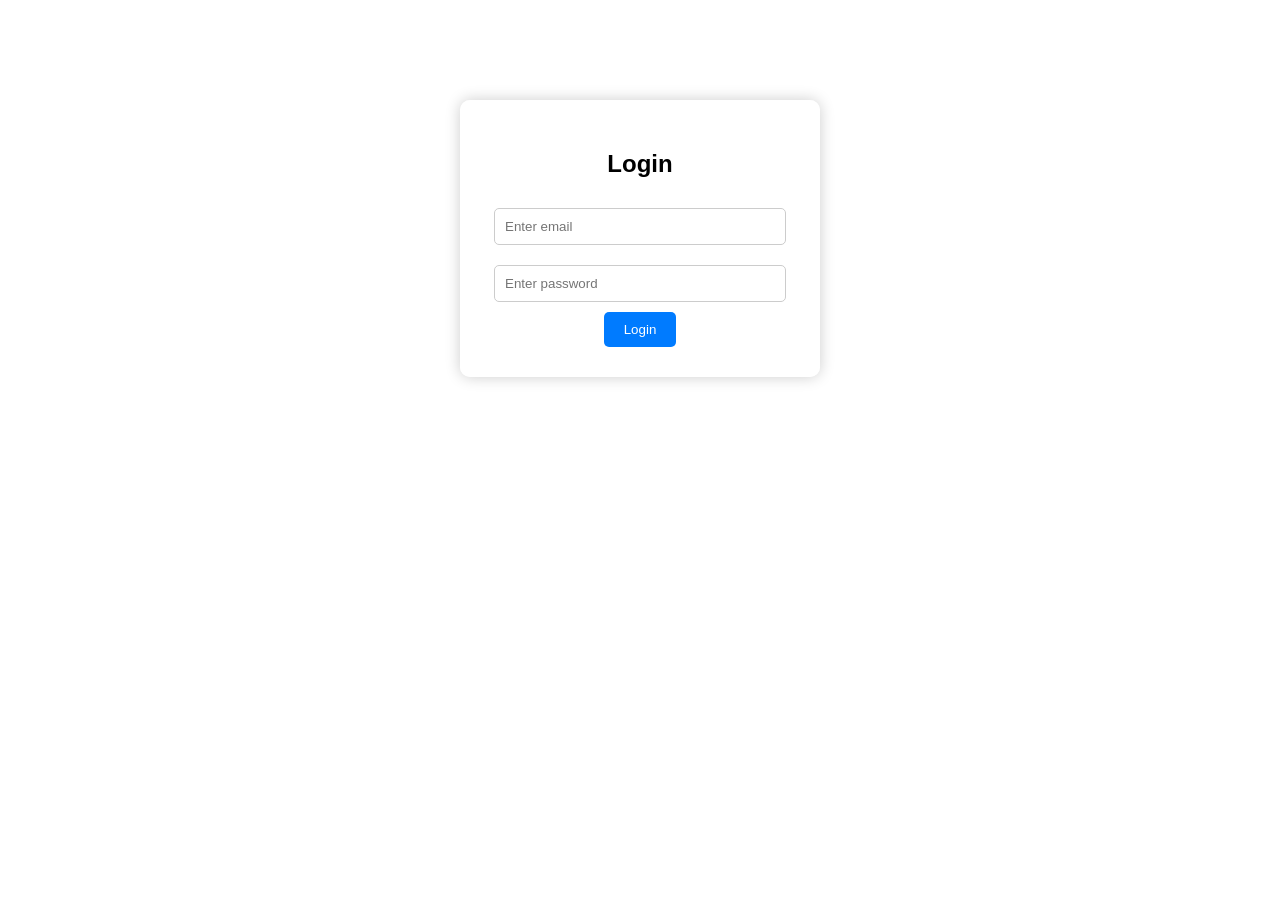
==== index.html @ 27e21825 "Add files via upload" ====
<!DOCTYPE html>
<html>
<head>
    <title>Mini School Portal - Login</title>
    <link rel="stylesheet" href="style.css">
</head>
<body>

  <div class="login-form">
    <h2>Login</h2>
    <form onsubmit="return login()">
      <input type="email" id="email" placeholder="Enter email" required>
      <input type="password" id="password" placeholder="Enter password" required>
      <button type="submit">Login</button>
    </form>
  </div>

  <script>
    function login() {
      let email = document.getElementById("email").value;
      let password = document.getElementById("password").value;

      if(email === "" || password === "") {
        alert("Please fill in all fields");
        return false;
      }

      // Save email in browser storage
      localStorage.setItem("studentEmail", email);

      // Redirect to dashboard
      window.location.href = "dashboard.html";
      return false;
    }
  </script>

</body>
</html>
---- style.css ----
/* General styling */
body {
  font-family: Arial, sans-serif;
  margin: 0;
  padding: 0;
  /* Background image */
  background: url('background.jpg') no-repeat center center fixed;
  background-size: cover; /* cover full screen */
}

/* Login form styling */
.login-form {
  width: 300px;
  margin: 100px auto;
  padding: 30px;
  background: rgba(255, 255, 255, 0.85); /* semi-transparent */
  border-radius: 10px;
  box-shadow: 0 0 15px rgba(0,0,0,0.2);
  text-align: center;
}

.login-form input {
  width: 90%;
  padding: 10px;
  margin: 10px 0;
  border-radius: 5px;
  border: 1px solid #ccc;
}

.login-form button {
  padding: 10px 20px;
  background: #007bff;
  color: white;
  border: none;
  border-radius: 5px;
  cursor: pointer;
}

/* Dashboard styling */
.dashboard {
  width: 350px;
  margin: 100px auto;
  padding: 30px;
  background: rgba(255, 255, 255, 0.85); /* semi-transparent */
  border-radius: 10px;
  box-shadow: 0 0 15px rgba(0,0,0,0.2);
  text-align: center;
}

.dashboard button {
  padding: 10px 20px;
  background: #007bff;
  color: white;
  border: none;
  border-radius: 5px;
  cursor: pointer;
}
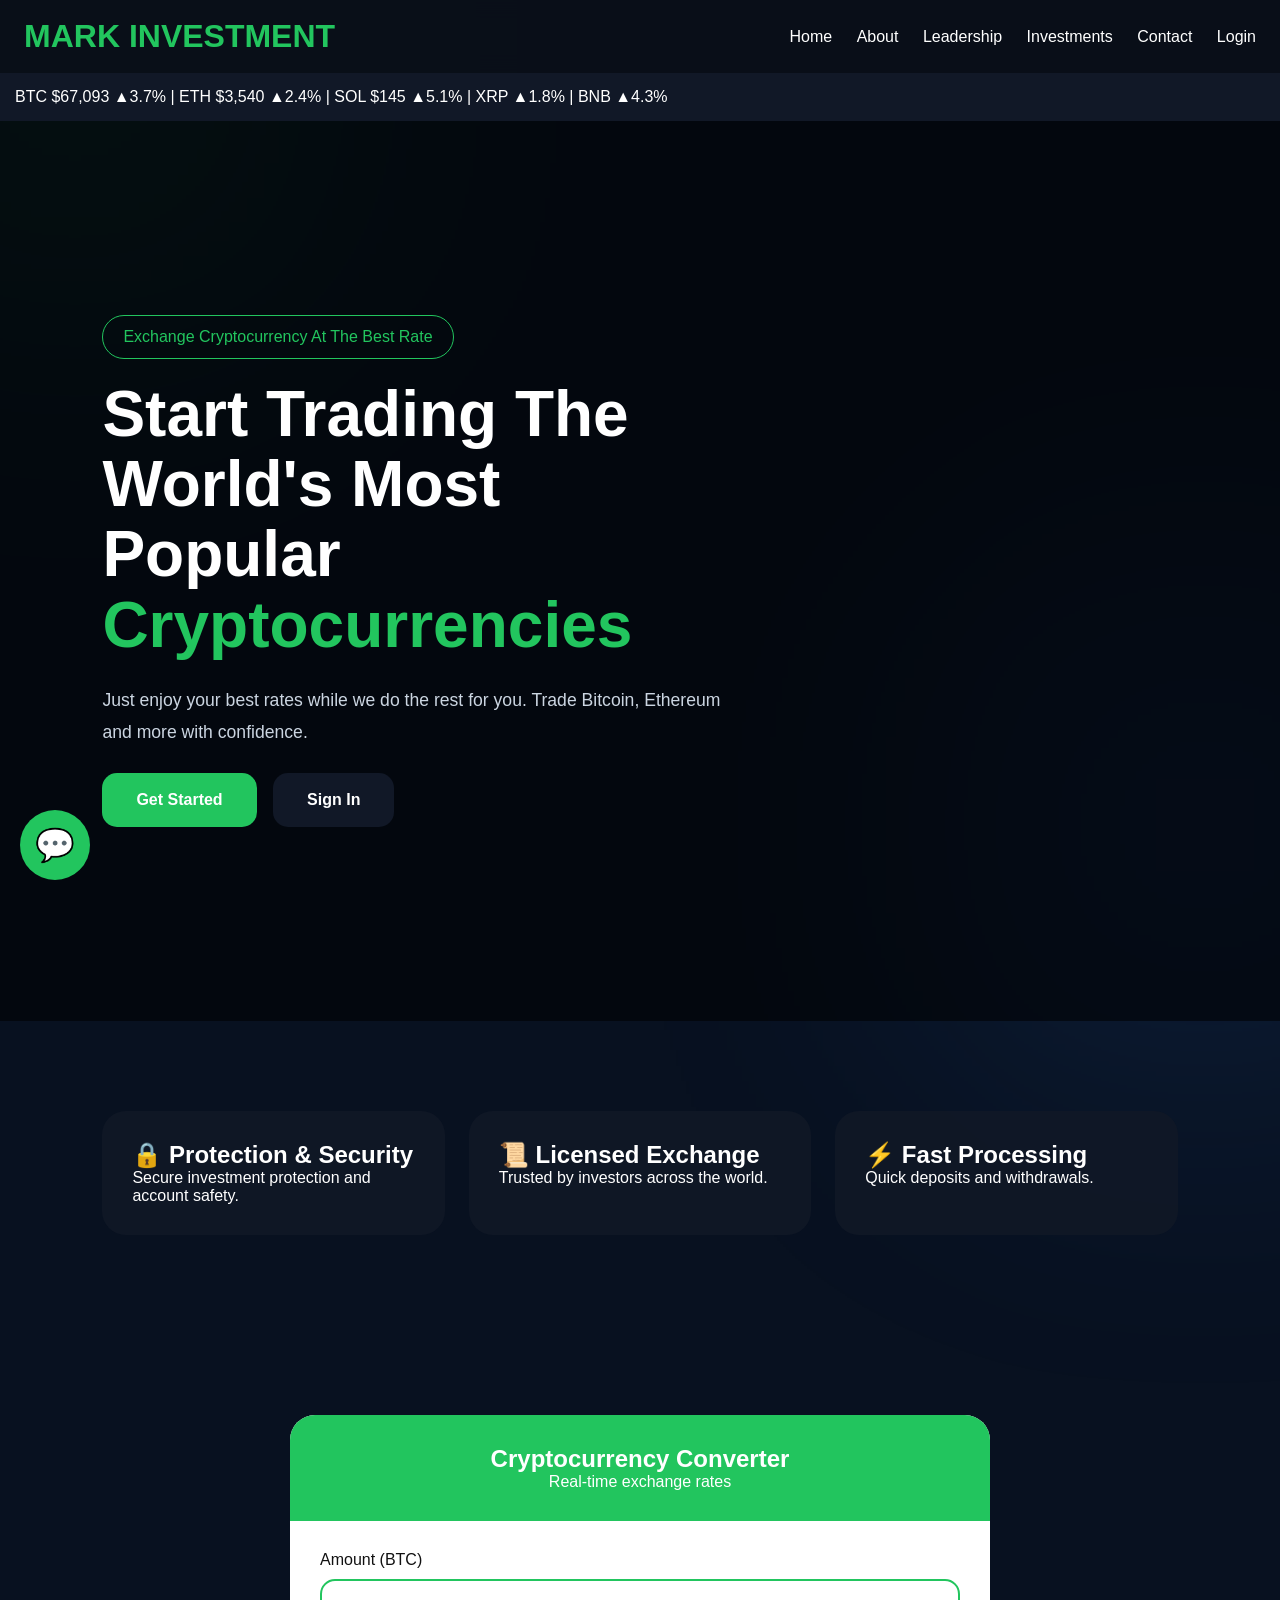
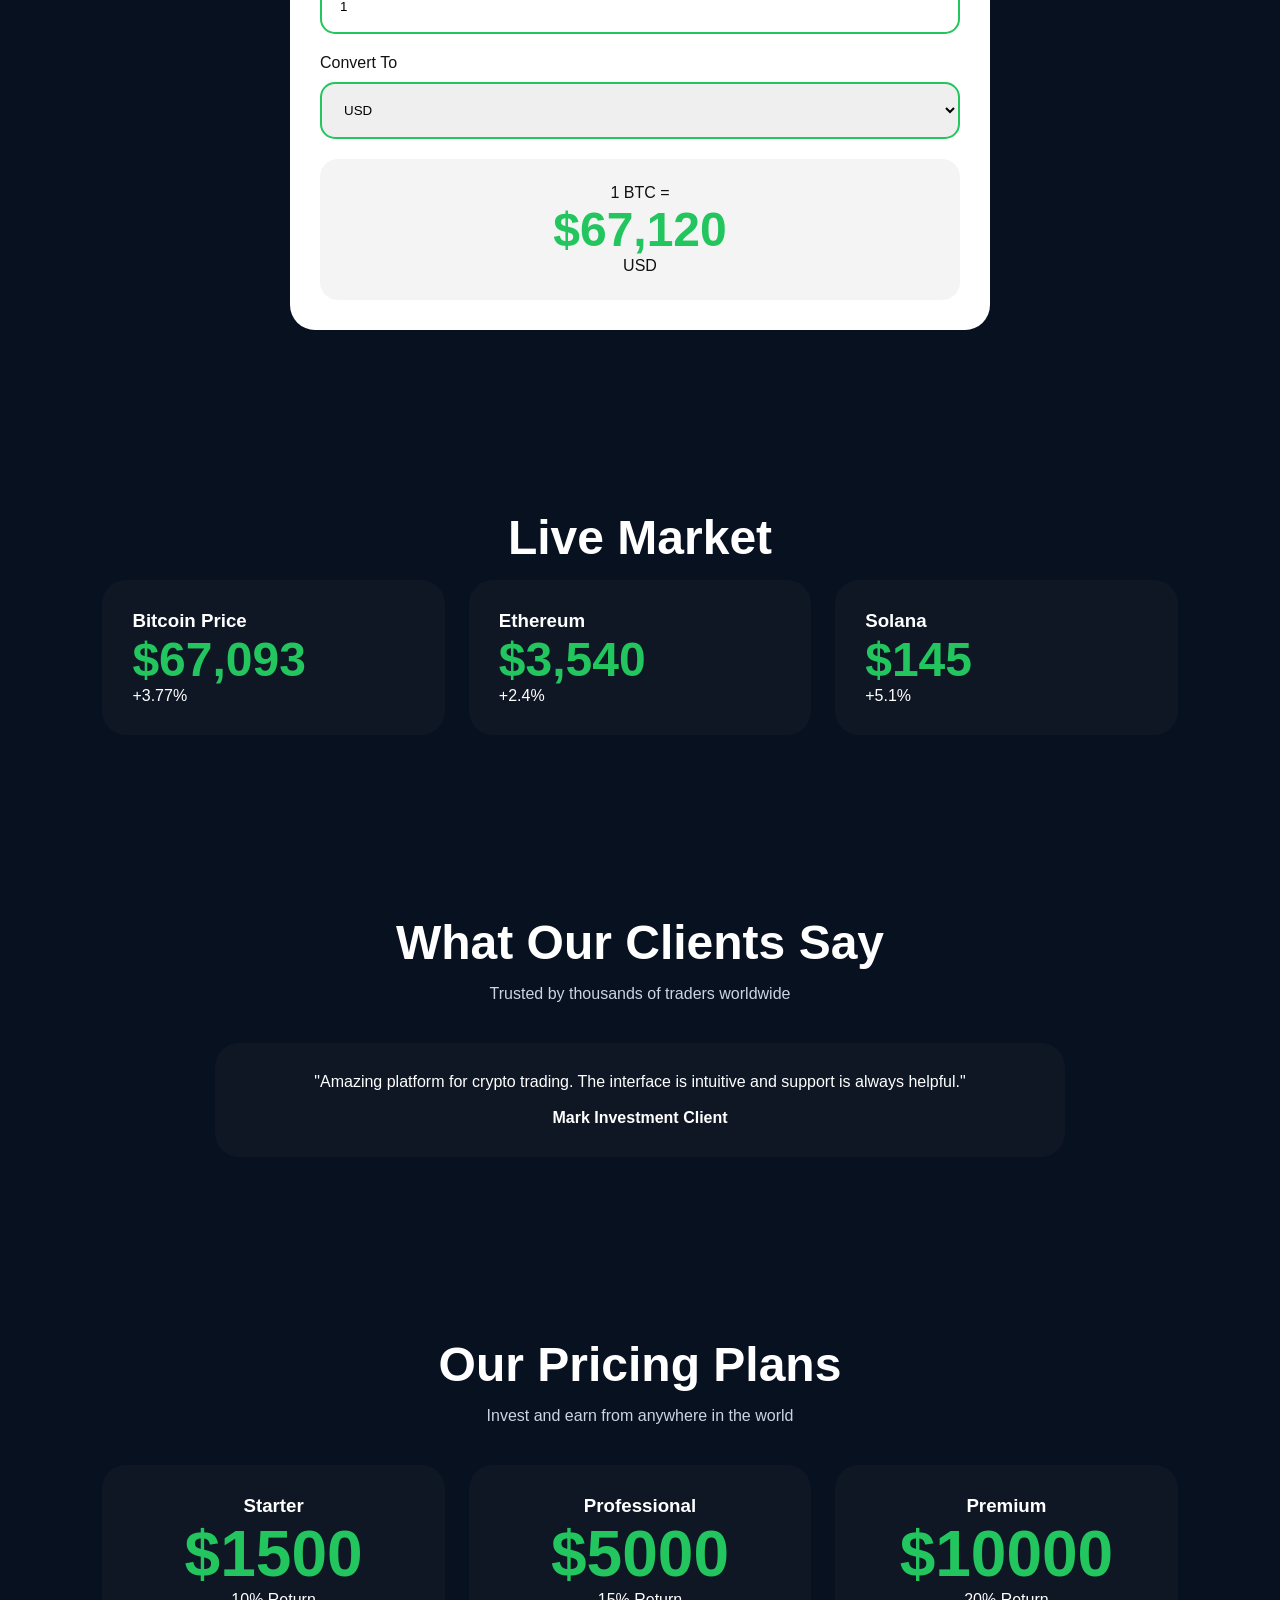
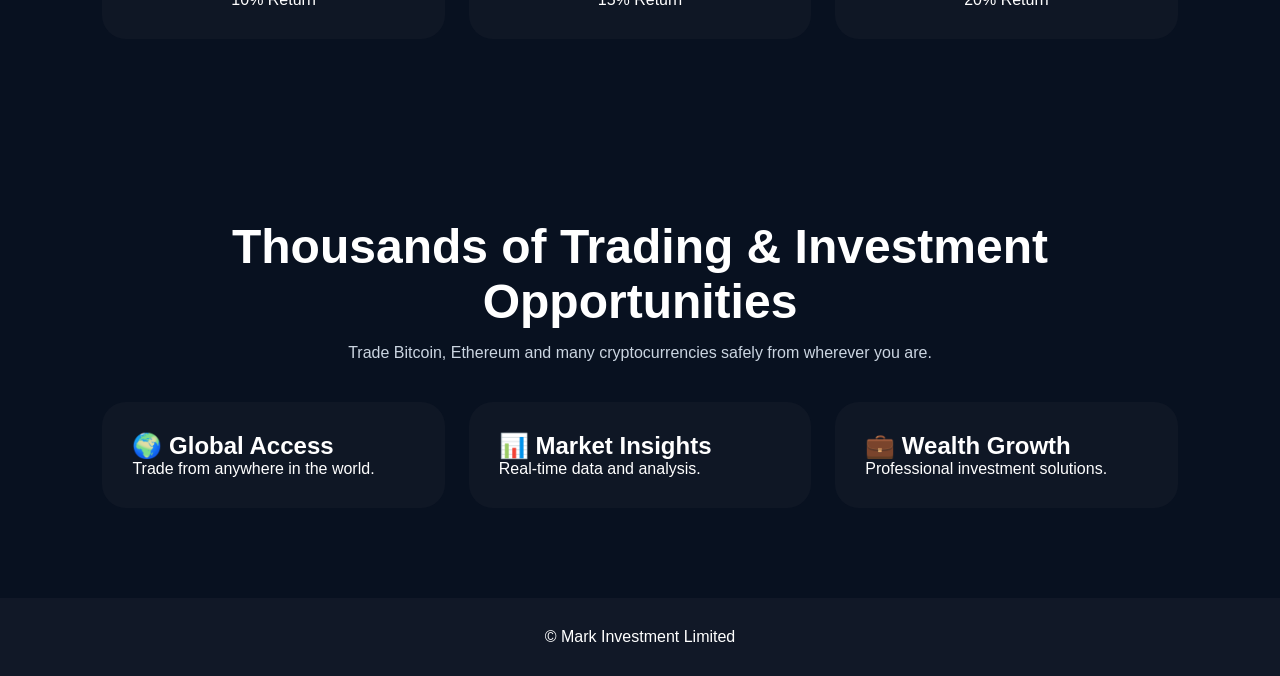
==== commit 0de44437: "Rename fastcashstyle_mark_investment.html to index.html Signed-off-by: Benedict007-Bb <timakibenedic" ====
--- a/index.html
+++ b/index.html
@@ -1,38 +1,151 @@
 <!DOCTYPE html>
-<html>
+<html lang='en'>
 <head>
-    <title>Mini School Portal - Login</title>
-    <link rel="stylesheet" href="style.css">
+<meta charset='UTF-8'>
+<meta name='viewport' content='width=device-width,initial-scale=1.0'>
+<title>Mark Investment</title>
+<style>
+*{margin:0;padding:0;box-sizing:border-box;font-family:Arial,sans-serif}
+html{scroll-behavior:smooth}
+body{background:#081120;color:#fff;overflow-x:hidden}
+body:before,body:after{content:'';position:fixed;width:450px;height:450px;filter:blur(160px);z-index:-1;opacity:.15}
+body:before{background:#22c55e;top:-150px;left:-150px}
+body:after{background:#3b82f6;right:-150px;bottom:-150px}
+header{position:sticky;top:0;background:rgba(10,15,25,.95);backdrop-filter:blur(10px);padding:18px 24px;display:flex;justify-content:space-between;align-items:center;z-index:999}
+.logo{font-size:2rem;font-weight:700;color:#22c55e}
+nav a{color:#fff;text-decoration:none;margin-left:20px}
+.hero{min-height:100vh;display:flex;align-items:center;justify-content:space-between;padding:80px 8%;background:linear-gradient(rgba(0,0,0,.55),rgba(0,0,0,.55)),url('https://images.unsplash.com/photo-1518546305927-5a555bb7020d?auto=format&fit=crop&w=1400&q=80');background-size:cover}
+.hero-text{max-width:650px}
+.badge{display:inline-block;padding:12px 20px;border:1px solid #22c55e;border-radius:30px;color:#22c55e;margin-bottom:20px}
+.hero h1{font-size:4rem;line-height:1.1}
+.hero h1 span{color:#22c55e}
+.hero p{margin:25px 0;color:#cbd5e1;line-height:1.8;font-size:1.1rem}
+.btn{padding:18px 34px;border:none;border-radius:15px;font-size:1rem;font-weight:bold;cursor:pointer}
+.primary{background:#22c55e;color:#fff}
+.secondary{background:#111827;color:#fff;margin-left:12px}
+.section{padding:90px 8%}
+.title{text-align:center;font-size:3rem;margin-bottom:15px}
+.subtitle{text-align:center;color:#cbd5e1;margin-bottom:40px}
+.grid{display:grid;grid-template-columns:repeat(auto-fit,minmax(250px,1fr));gap:24px}
+.card,.plan,.testimonial,.pricebox{background:rgba(17,24,39,.92);border-radius:24px;padding:30px}
+.card:hover,.plan:hover{transform:translateY(-8px);transition:.3s}
+.market{background:#111827;padding:15px;overflow:hidden;white-space:nowrap}
+.market span{display:inline-block;animation:scroll 18s linear infinite}
+@keyframes scroll{from{transform:translateX(100%)}to{transform:translateX(-100%)}}
+.converter{max-width:700px;margin:auto;background:#fff;color:#111;border-radius:25px;overflow:hidden}
+.converter-top{background:#22c55e;color:#fff;padding:30px;text-align:center}
+.converter-body{padding:30px}
+input,select{width:100%;padding:18px;border:2px solid #22c55e;border-radius:15px;margin-top:10px;margin-bottom:20px}
+.result{background:#f4f4f4;border-radius:18px;padding:25px;text-align:center}
+.price{font-size:3rem;color:#22c55e;font-weight:700}
+.plan{text-align:center}
+.plan .price{font-size:4rem}
+.testimonial{text-align:center;max-width:850px;margin:auto}
+.whatsapp{position:fixed;bottom:20px;left:20px;background:#22c55e;width:70px;height:70px;border-radius:50%;display:flex;align-items:center;justify-content:center;color:#fff;text-decoration:none;font-size:32px}
+footer{background:#111827;text-align:center;padding:30px}
+@media(max-width:900px){
+.hero{padding:40px 6%;text-align:center}
+.hero h1{font-size:2.8rem}
+nav{display:none}
+}
+</style>
 </head>
 <body>
 
-  <div class="login-form">
-    <h2>Login</h2>
-    <form onsubmit="return login()">
-      <input type="email" id="email" placeholder="Enter email" required>
-      <input type="password" id="password" placeholder="Enter password" required>
-      <button type="submit">Login</button>
-    </form>
-  </div>
+<header>
+<div class="logo">MARK INVESTMENT</div>
+<nav>
+<a href="index.html">Home</a>
+<a href="about.html">About</a>
+<a href="leadership.html">Leadership</a>
+<a href="investment.html">Investments</a>
+<a href="contact.html">Contact</a>
+<a href="login.html">Login</a>
+</nav>
+</header>
 
-  <script>
-    function login() {
-      let email = document.getElementById("email").value;
-      let password = document.getElementById("password").value;
+<div class="market"><span>BTC $67,093 ▲3.7% | ETH $3,540 ▲2.4% | SOL $145 ▲5.1% | XRP ▲1.8% | BNB ▲4.3%</span></div>
 
-      if(email === "" || password === "") {
-        alert("Please fill in all fields");
-        return false;
-      }
+<section class="hero">
+<div class="hero-text">
+<div class="badge">Exchange Cryptocurrency At The Best Rate</div>
+<h1>Start Trading The World's Most Popular <span>Cryptocurrencies</span></h1>
+<p>Just enjoy your best rates while we do the rest for you. Trade Bitcoin, Ethereum and more with confidence.</p>
+<button class="btn primary" id="openBtn">Get Started</button>
+<button class="btn secondary" id="loginBtn">Sign In</button>
+</div>
+</section>
 
-      // Save email in browser storage
-      localStorage.setItem("studentEmail", email);
+<section class="section">
+<div class="grid">
+<div class="card"><h2>🔒 Protection & Security</h2><p>Secure investment protection and account safety.</p></div>
+<div class="card"><h2>📜 Licensed Exchange</h2><p>Trusted by investors across the world.</p></div>
+<div class="card"><h2>⚡ Fast Processing</h2><p>Quick deposits and withdrawals.</p></div>
+</div>
+</section>
 
-      // Redirect to dashboard
-      window.location.href = "dashboard.html";
-      return false;
-    }
-  </script>
+<section class="section">
+<div class="converter">
+<div class="converter-top"><h2>Cryptocurrency Converter</h2><p>Real-time exchange rates</p></div>
+<div class="converter-body">
+<label>Amount (BTC)</label>
+<input value="1">
+<label>Convert To</label>
+<select><option>USD</option><option>EUR</option></select>
+<div class="result">
+<p>1 BTC =</p>
+<div class="price">$67,120</div>
+<p>USD</p>
+</div>
+</div>
+</div>
+</section>
 
+<section class="section">
+<h2 class="title">Live Market</h2>
+<div class="grid">
+<div class="pricebox"><h3>Bitcoin Price</h3><div class="price">$67,093</div><p>+3.77%</p></div>
+<div class="pricebox"><h3>Ethereum</h3><div class="price">$3,540</div><p>+2.4%</p></div>
+<div class="pricebox"><h3>Solana</h3><div class="price">$145</div><p>+5.1%</p></div>
+</div>
+</section>
+
+<section class="section">
+<h2 class="title">What Our Clients Say</h2>
+<p class="subtitle">Trusted by thousands of traders worldwide</p>
+<div class="testimonial">
+<p>"Amazing platform for crypto trading. The interface is intuitive and support is always helpful."</p>
+<br><strong>Mark Investment Client</strong>
+</div>
+</section>
+
+<section class="section">
+<h2 class="title">Our Pricing Plans</h2>
+<p class="subtitle">Invest and earn from anywhere in the world</p>
+<div class="grid">
+<div class="plan"><h3>Starter</h3><div class="price">$1500</div><p>10% Return</p></div>
+<div class="plan"><h3>Professional</h3><div class="price">$5000</div><p>15% Return</p></div>
+<div class="plan"><h3>Premium</h3><div class="price">$10000</div><p>20% Return</p></div>
+</div>
+</section>
+
+<section class="section">
+<h2 class="title">Thousands of Trading & Investment Opportunities</h2>
+<p class="subtitle">Trade Bitcoin, Ethereum and many cryptocurrencies safely from wherever you are.</p>
+<div class="grid">
+<div class="card"><h2>🌍 Global Access</h2><p>Trade from anywhere in the world.</p></div>
+<div class="card"><h2>📊 Market Insights</h2><p>Real-time data and analysis.</p></div>
+<div class="card"><h2>💼 Wealth Growth</h2><p>Professional investment solutions.</p></div>
+</div>
+</section>
+
+<footer>© Mark Investment Limited</footer>
+
+<a class="whatsapp" href="#">💬</a>
+
+<script>
+document.getElementById("openBtn").onclick=function(){window.location.href="register.html";}
+document.getElementById("loginBtn").onclick=function(){window.location.href="login.html";}
+</script>
 </body>
-</html>+</html>
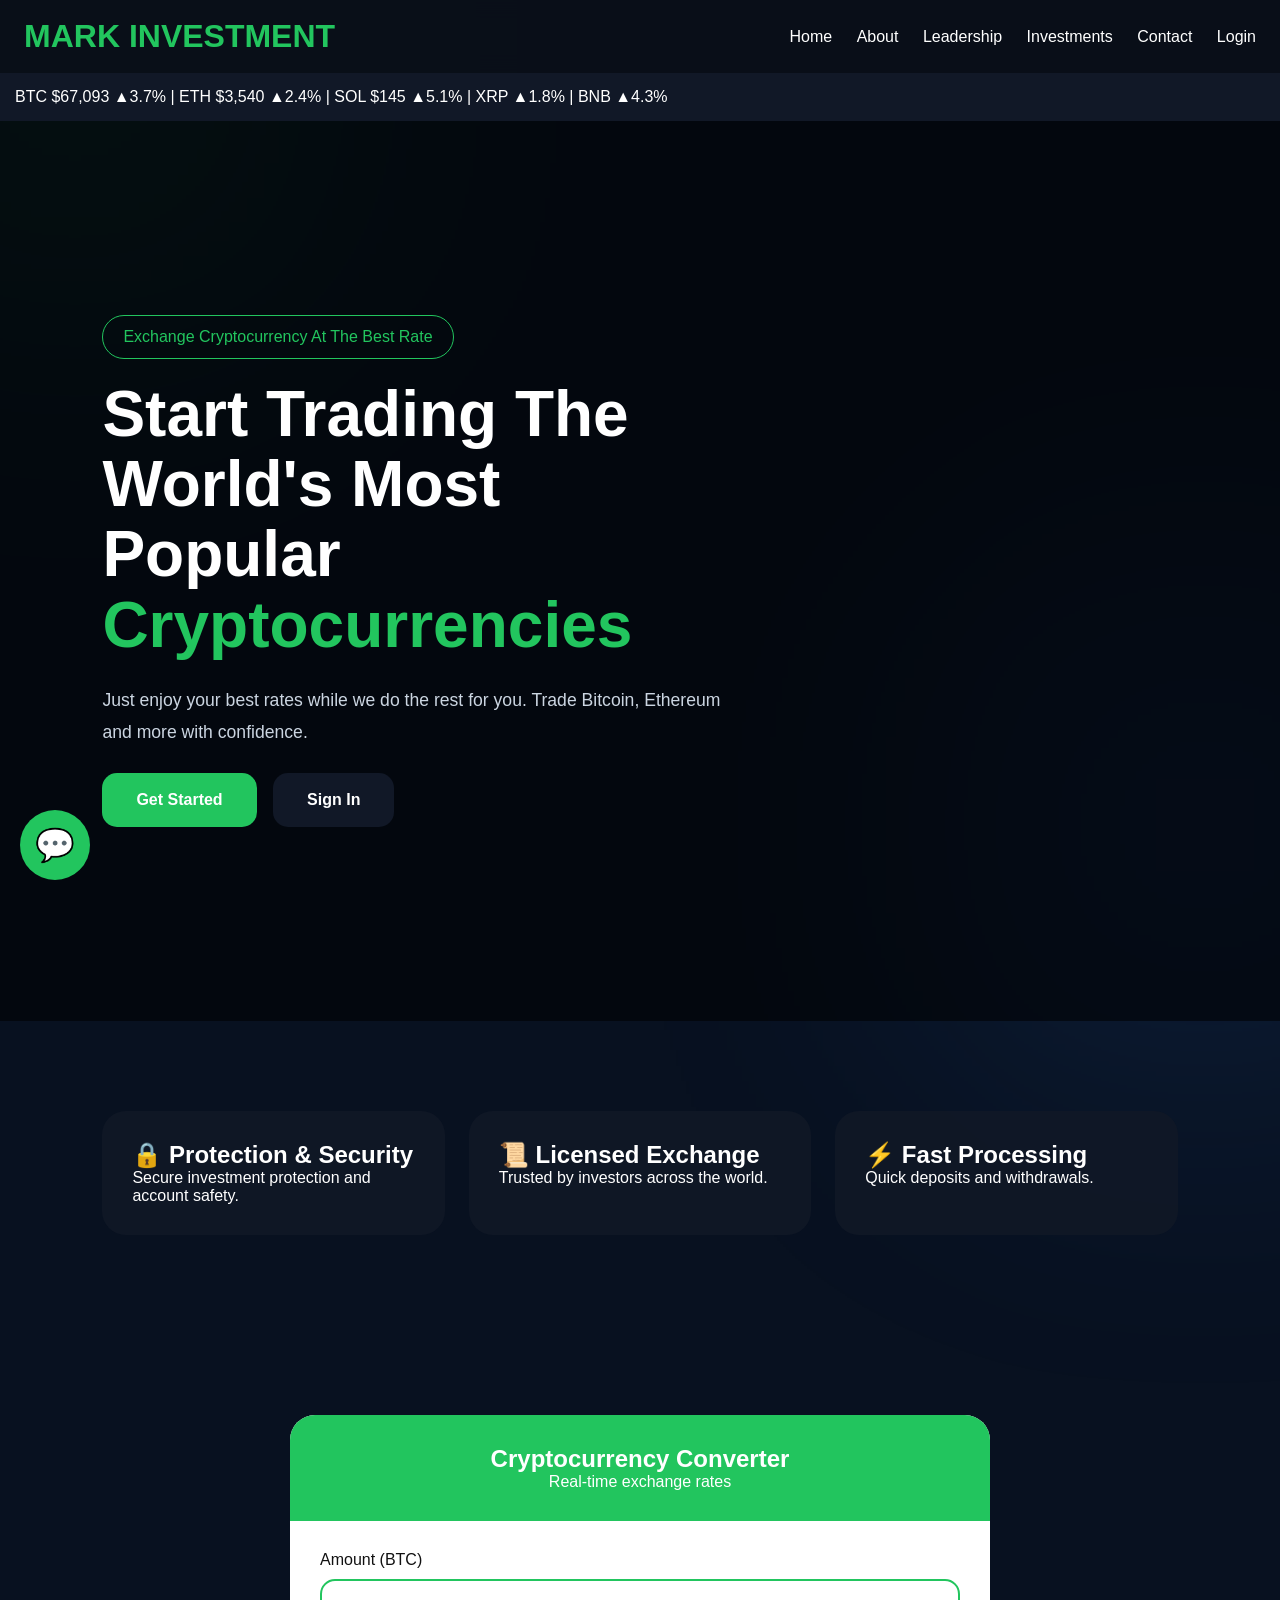
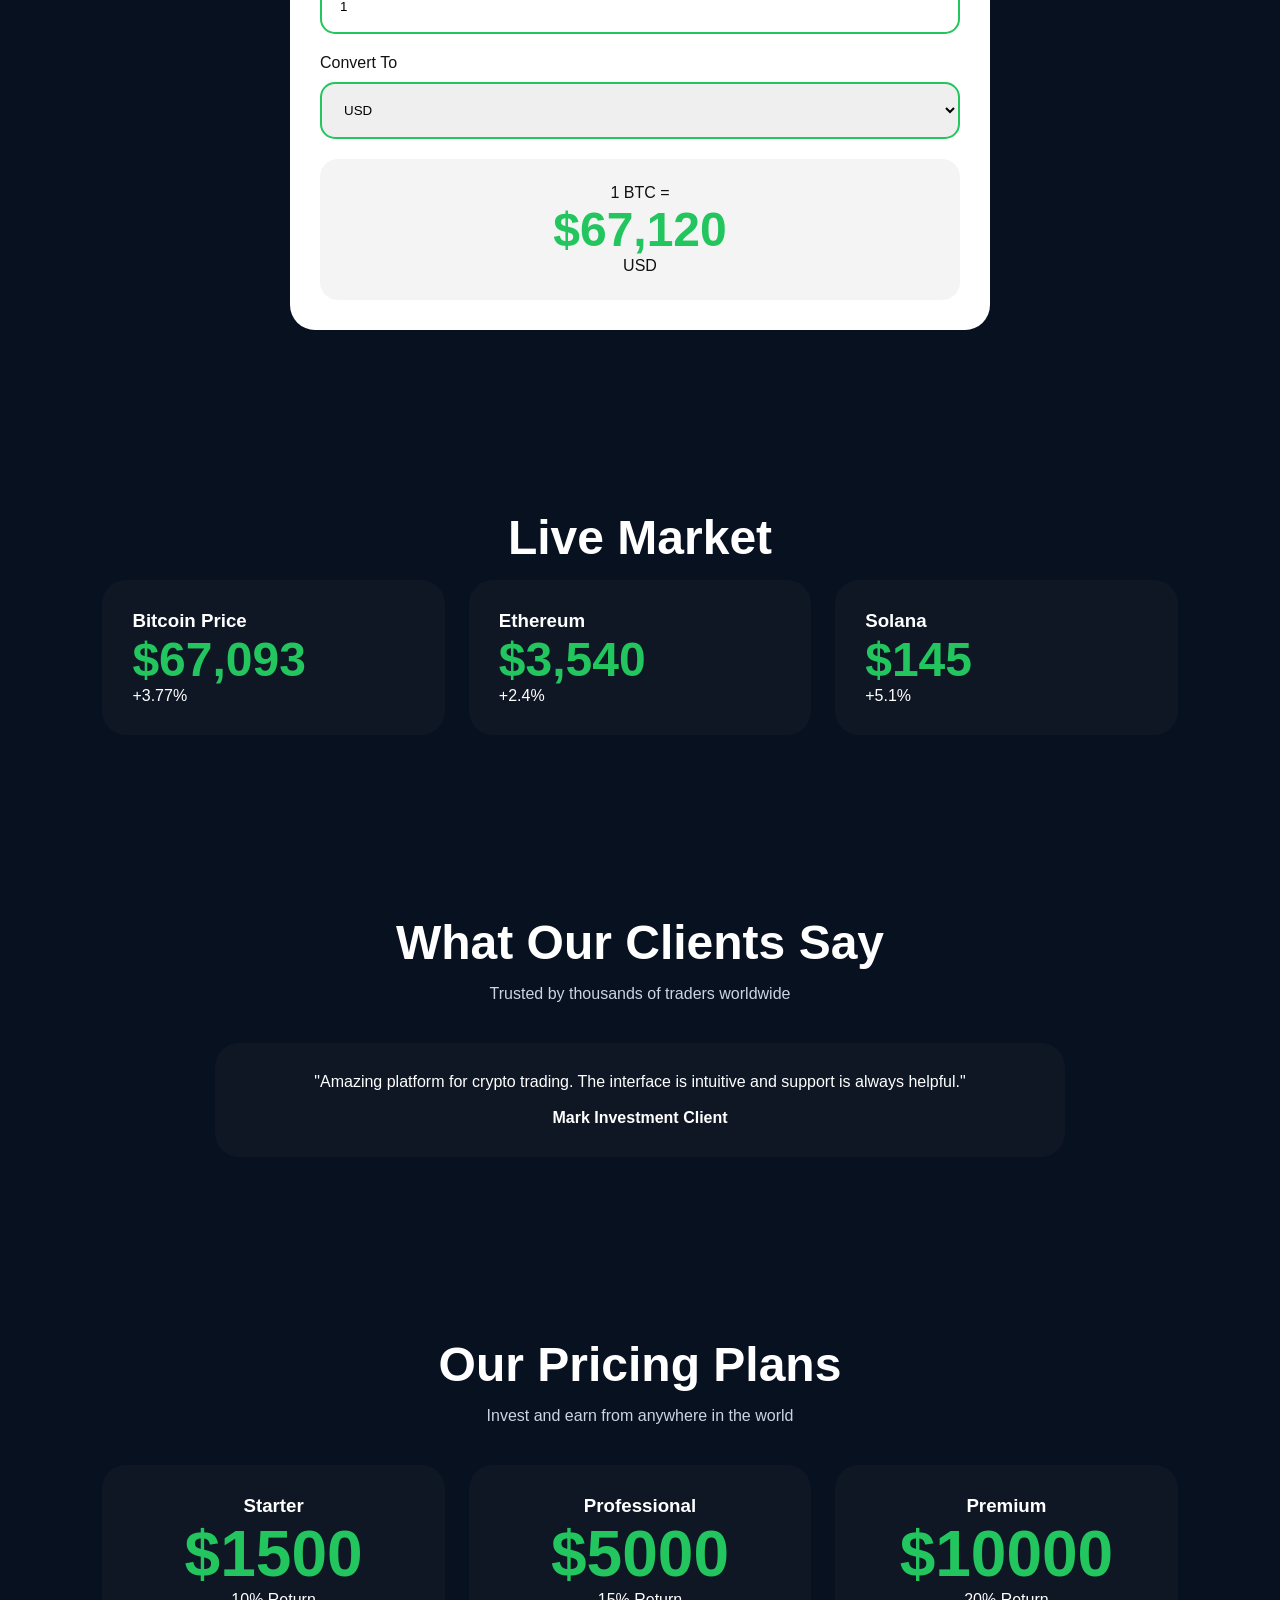
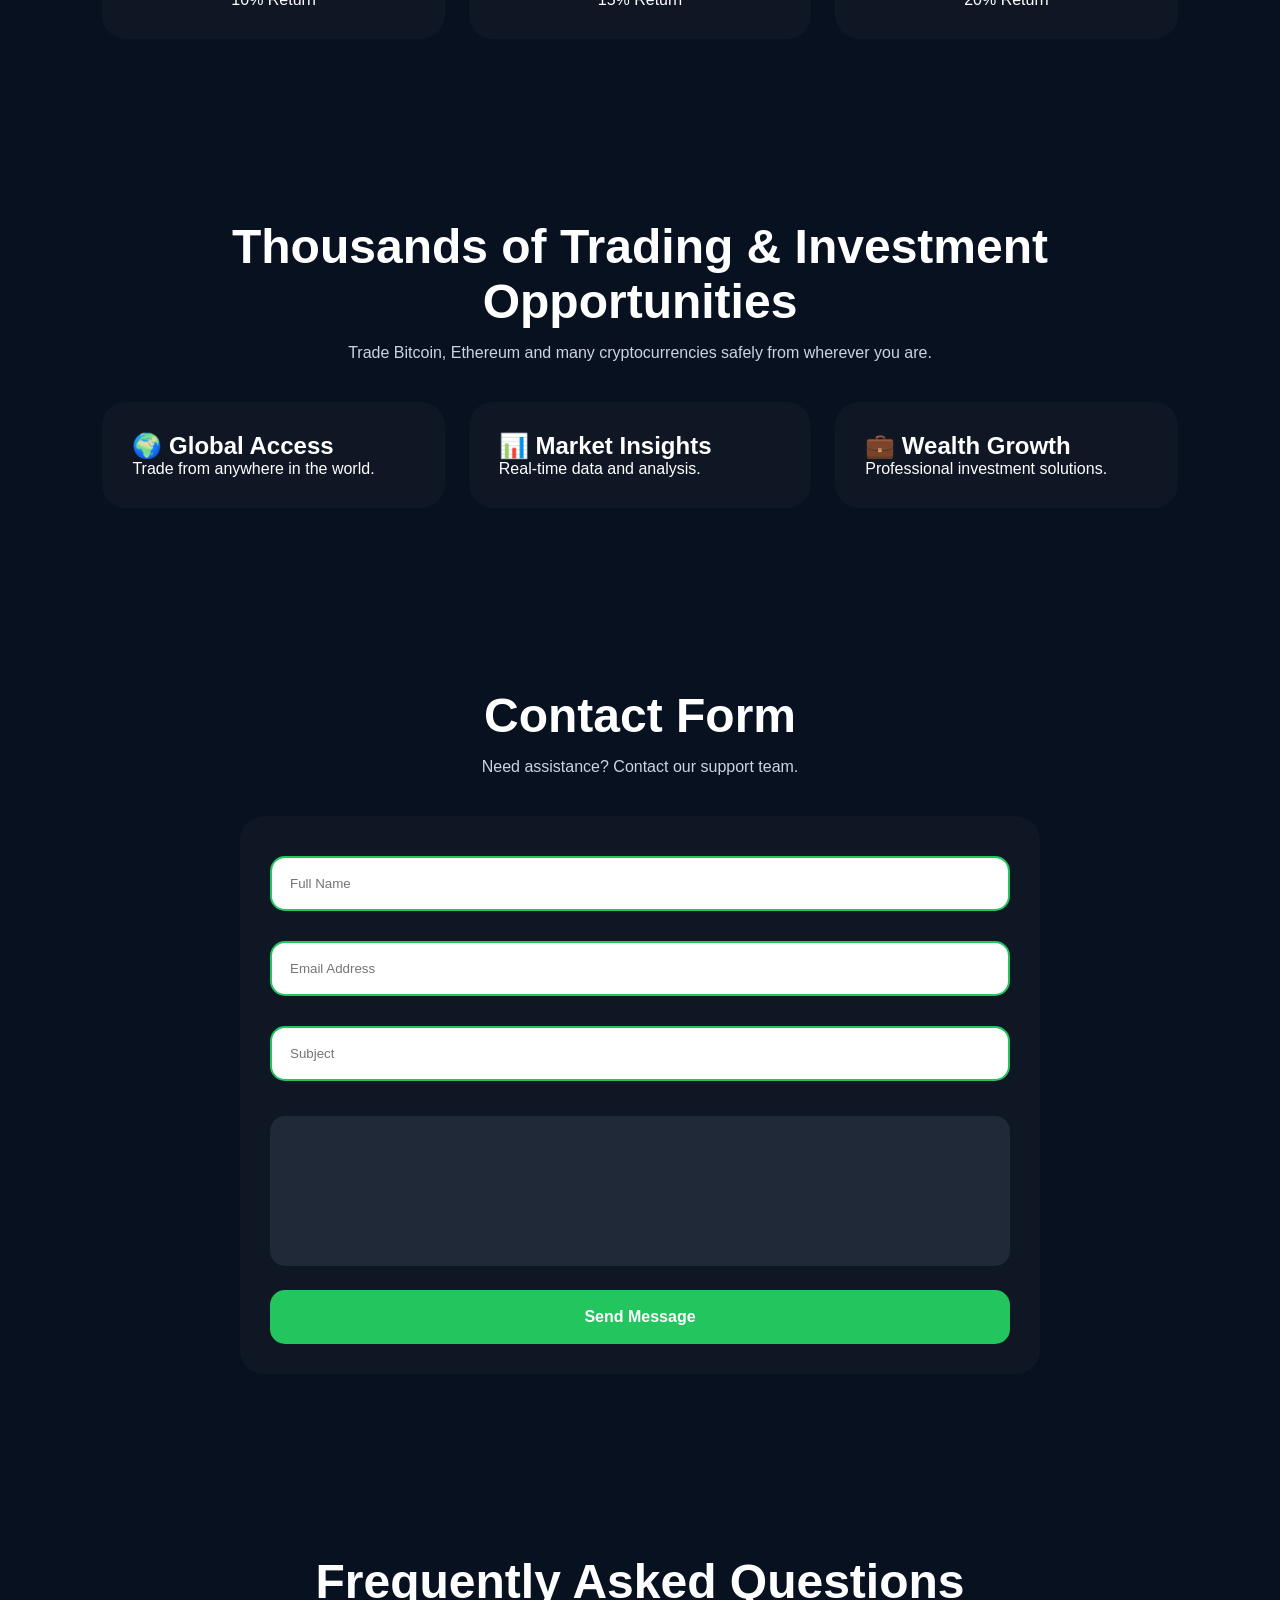
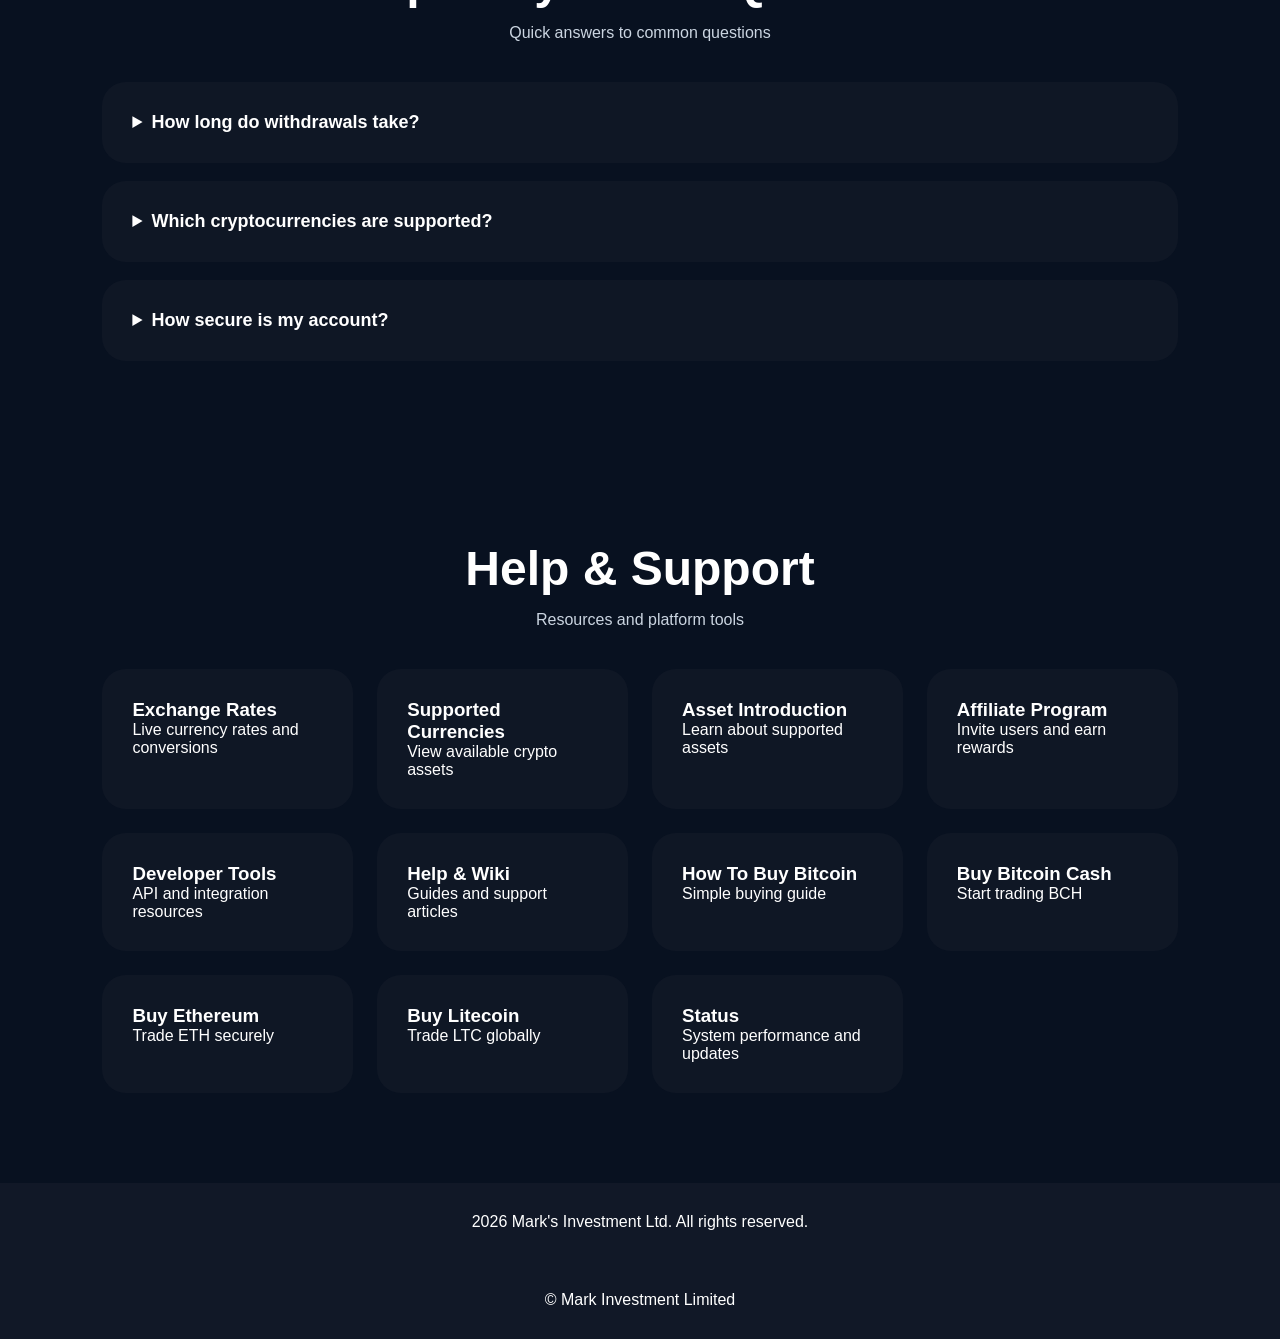
==== commit 89be0c26: "Enhance index.html with contact form and FAQ section Added a contact form, FAQ section, help center," ====
--- a/index.html
+++ b/index.html
@@ -138,7 +138,262 @@
 <div class="card"><h2>💼 Wealth Growth</h2><p>Professional investment solutions.</p></div>
 </div>
 </section>
-
+<!-- CONTACT FORM -->
+
+<section class="section">
+
+<h2 class="title">
+Contact Form
+</h2>
+
+<p class="subtitle">
+Need assistance? Contact our support team.
+</p>
+
+<div class="card" style="max-width:800px;margin:auto;">
+
+<input
+type="text"
+placeholder="Full Name">
+
+<input
+type="email"
+placeholder="Email Address">
+
+<input
+type="text"
+placeholder="Subject">
+
+<textarea
+placeholder="Enter Message"
+style="
+width:100%;
+height:150px;
+padding:18px;
+margin-top:15px;
+border:none;
+border-radius:15px;
+background:#1f2937;
+color:white;
+resize:none;
+">
+
+</textarea>
+
+<button
+class="btn primary"
+style="margin-top:20px;width:100%;">
+
+Send Message
+
+</button>
+
+</div>
+
+</section>
+
+
+<!-- FAQ ACCORDION -->
+
+<section class="section">
+
+<h2 class="title">
+Frequently Asked Questions
+</h2>
+
+<p class="subtitle">
+Quick answers to common questions
+</p>
+
+<div class="card">
+
+<details>
+
+<summary style="cursor:pointer;font-size:18px;font-weight:bold;">
+
+How long do withdrawals take?
+
+</summary>
+
+<p style="margin-top:15px;color:#cbd5e1;">
+
+Withdrawal requests are processed according to verification status and payment method.
+
+</p>
+
+</details>
+
+</div>
+
+<br>
+
+<div class="card">
+
+<details>
+
+<summary style="cursor:pointer;font-size:18px;font-weight:bold;">
+
+Which cryptocurrencies are supported?
+
+</summary>
+
+<p style="margin-top:15px;color:#cbd5e1;">
+
+Bitcoin, Ethereum, Litecoin, USDT, Solana, XRP and other digital assets.
+
+</p>
+
+</details>
+
+</div>
+
+<br>
+
+<div class="card">
+
+<details>
+
+<summary style="cursor:pointer;font-size:18px;font-weight:bold;">
+
+How secure is my account?
+
+</summary>
+
+<p style="margin-top:15px;color:#cbd5e1;">
+
+Advanced security systems and account protection features are integrated.
+
+</p>
+
+</details>
+
+</div>
+
+</section>
+
+
+<!-- HELP CENTER -->
+
+<section class="section">
+
+<h2 class="title">
+
+Help & Support
+
+</h2>
+
+<p class="subtitle">
+
+Resources and platform tools
+
+</p>
+
+<div class="grid">
+
+<div class="card">
+
+<h3>Exchange Rates</h3>
+
+<p>Live currency rates and conversions</p>
+
+</div>
+
+<div class="card">
+
+<h3>Supported Currencies</h3>
+
+<p>View available crypto assets</p>
+
+</div>
+
+<div class="card">
+
+<h3>Asset Introduction</h3>
+
+<p>Learn about supported assets</p>
+
+</div>
+
+<div class="card">
+
+<h3>Affiliate Program</h3>
+
+<p>Invite users and earn rewards</p>
+
+</div>
+
+<div class="card">
+
+<h3>Developer Tools</h3>
+
+<p>API and integration resources</p>
+
+</div>
+
+<div class="card">
+
+<h3>Help & Wiki</h3>
+
+<p>Guides and support articles</p>
+
+</div>
+
+<div class="card">
+
+<h3>How To Buy Bitcoin</h3>
+
+<p>Simple buying guide</p>
+
+</div>
+
+<div class="card">
+
+<h3>Buy Bitcoin Cash</h3>
+
+<p>Start trading BCH</p>
+
+</div>
+
+<div class="card">
+
+<h3>Buy Ethereum</h3>
+
+<p>Trade ETH securely</p>
+
+</div>
+
+<div class="card">
+
+<h3>Buy Litecoin</h3>
+
+<p>Trade LTC globally</p>
+
+</div>
+
+<div class="card">
+
+<h3>Status</h3>
+
+<p>System performance and updates</p>
+
+</div>
+
+</div>
+
+</section>
+
+
+<!-- NEW FOOTER -->
+
+<footer>
+
+<p>
+
+2026 Mark's Investment Ltd. All rights reserved.
+
+</p>
+
+                  </footer>
 <footer>© Mark Investment Limited</footer>
 
 <a class="whatsapp" href="#">💬</a>
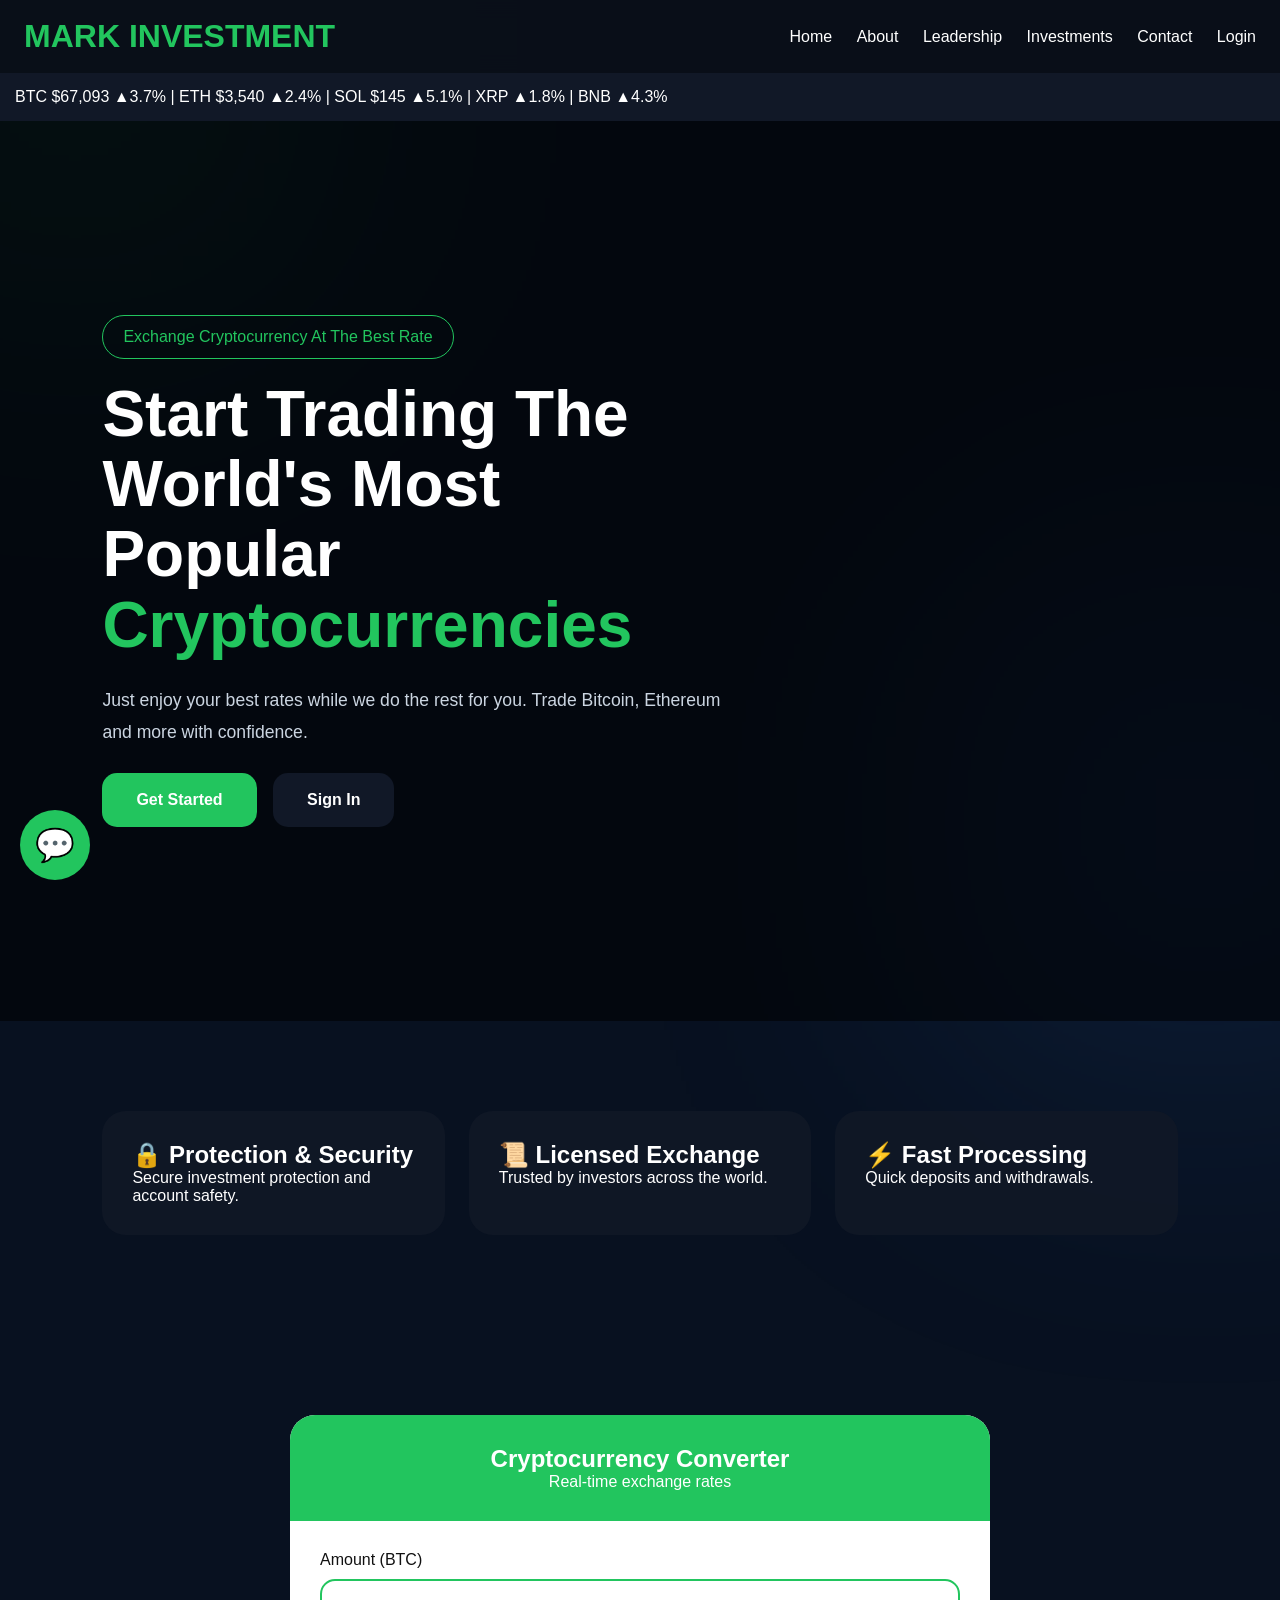
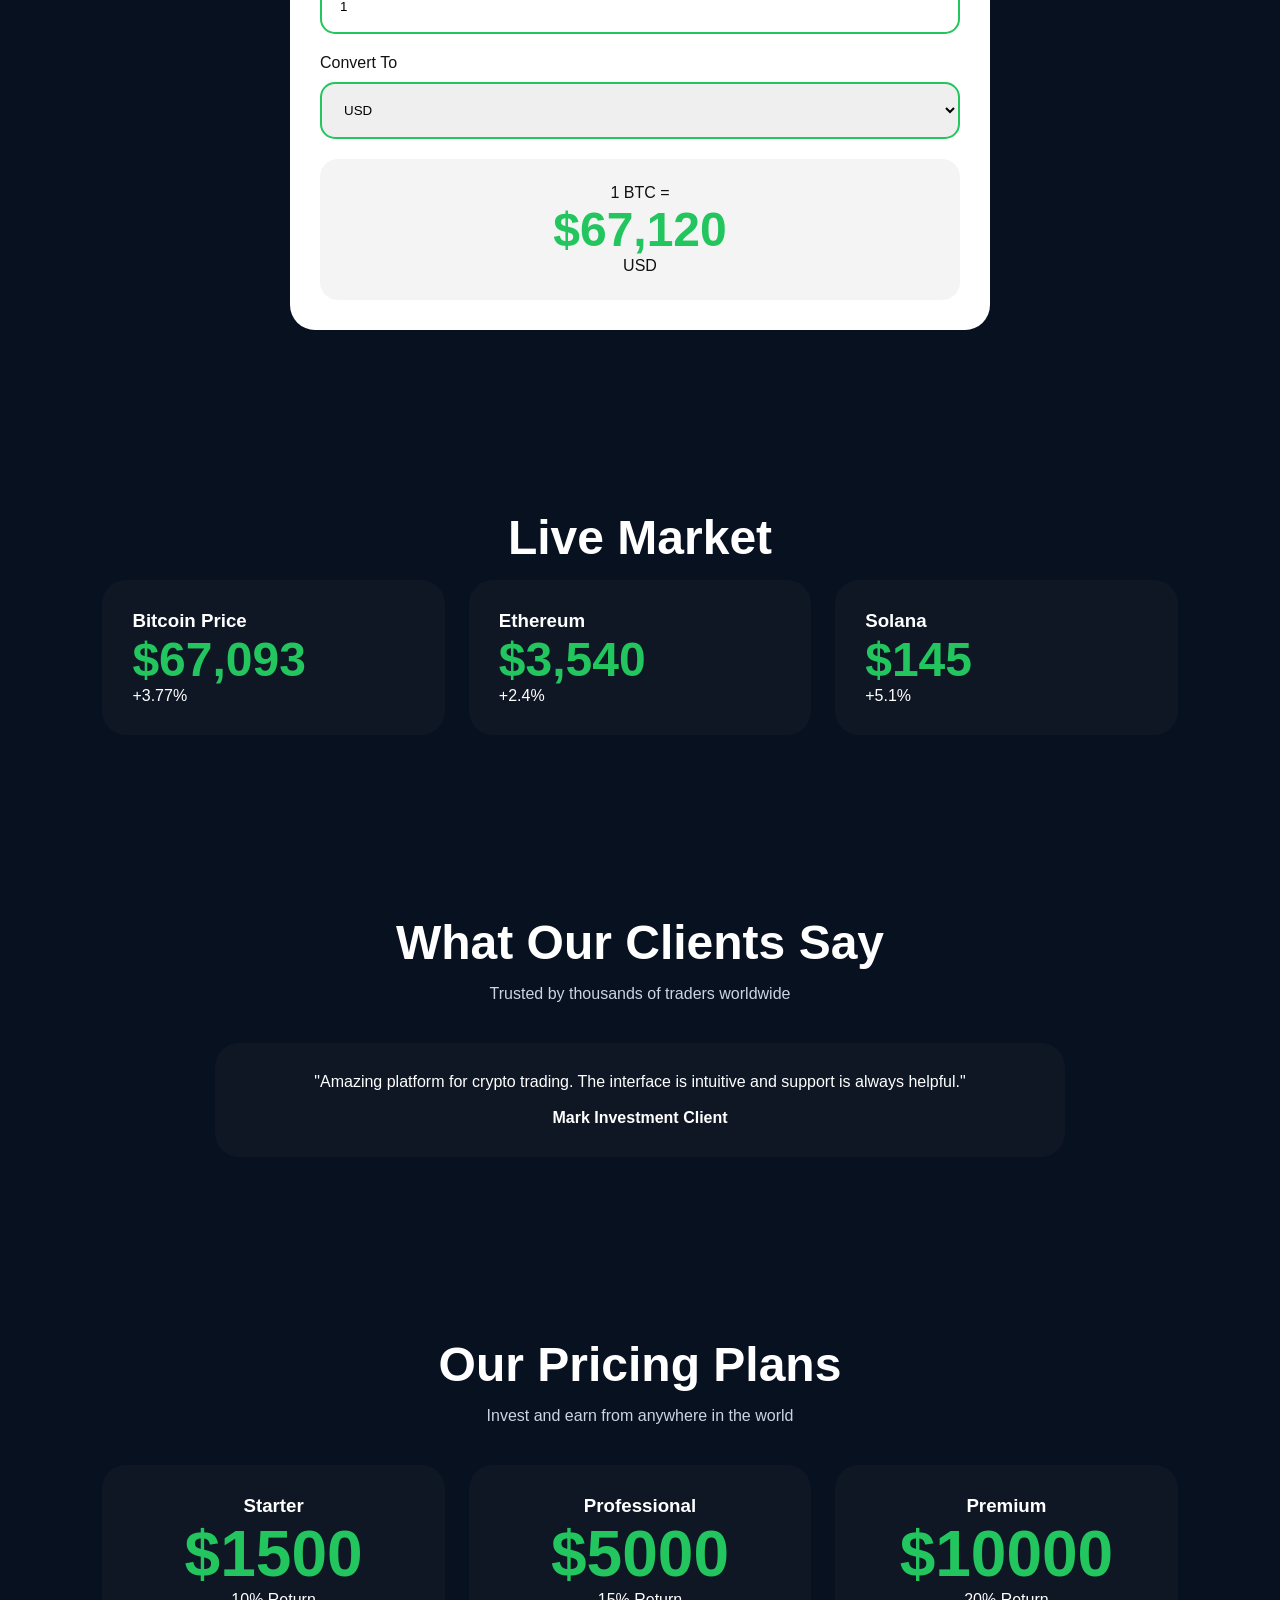
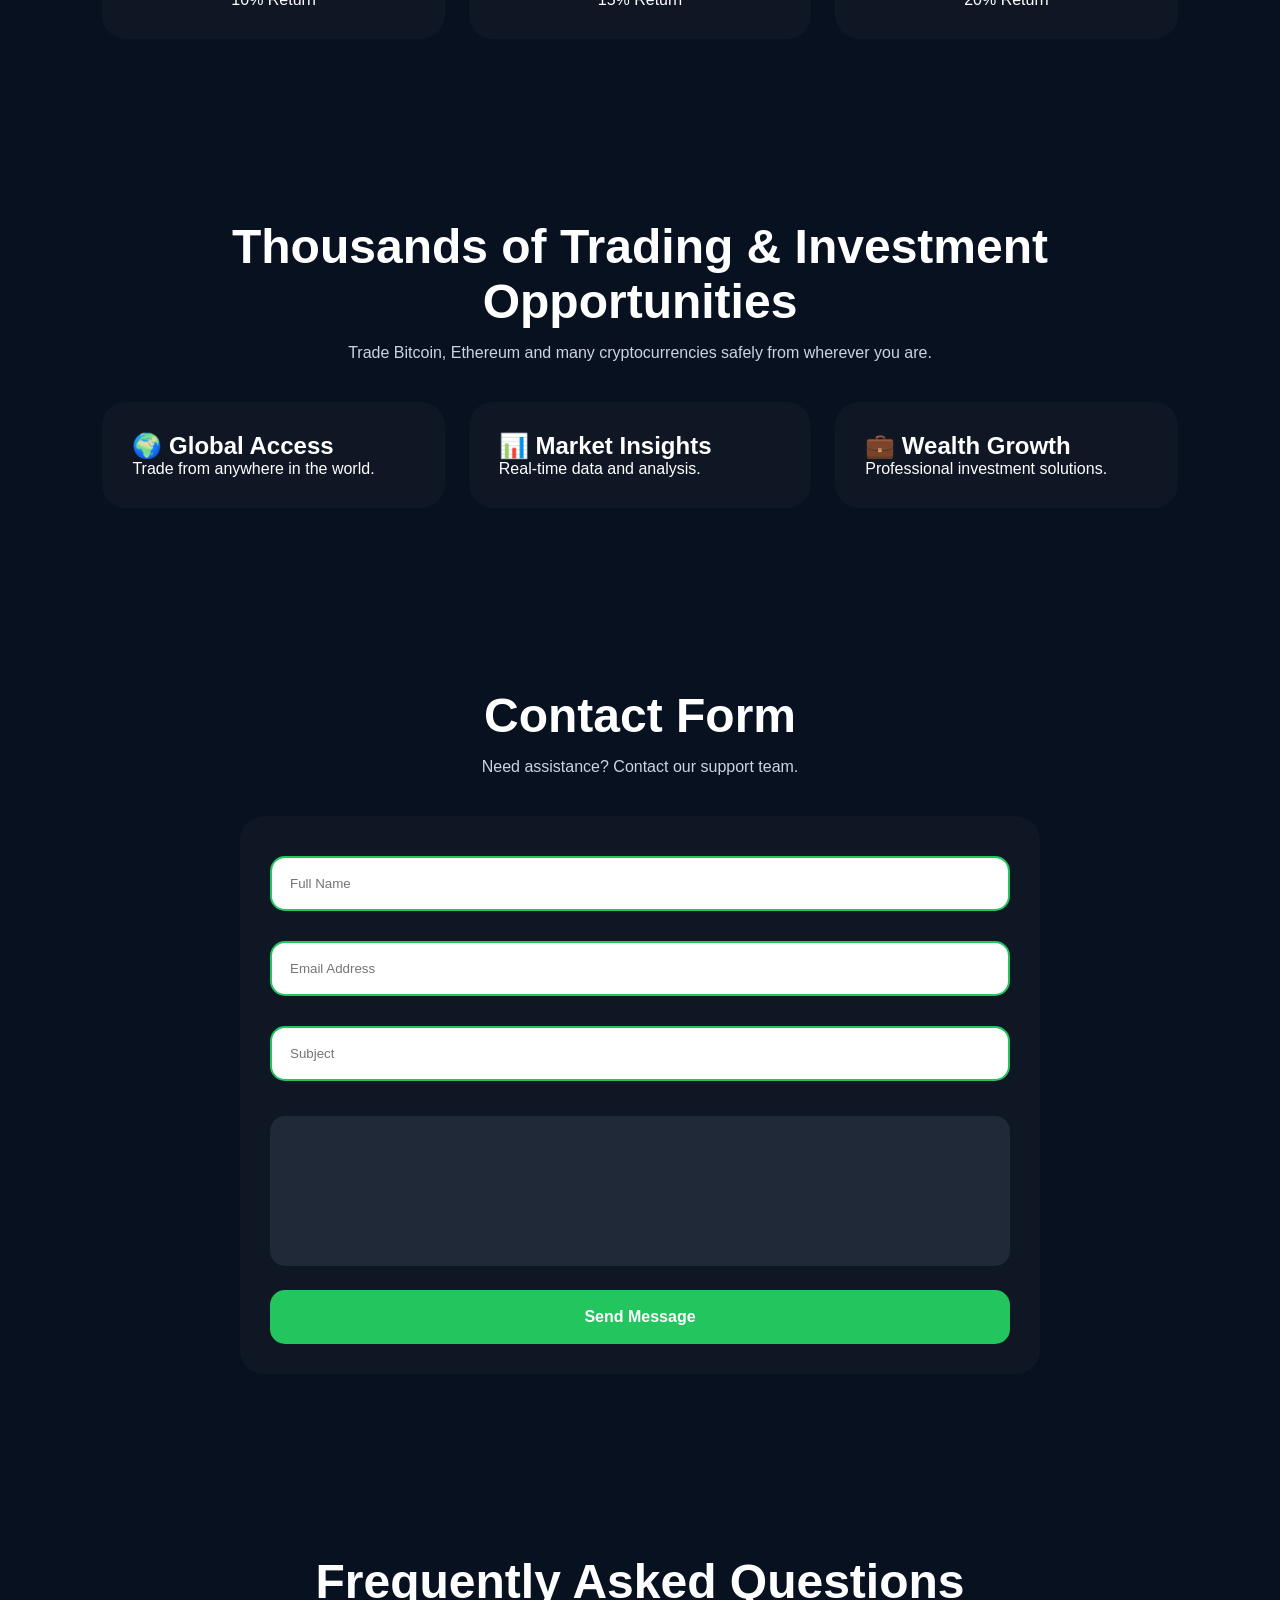
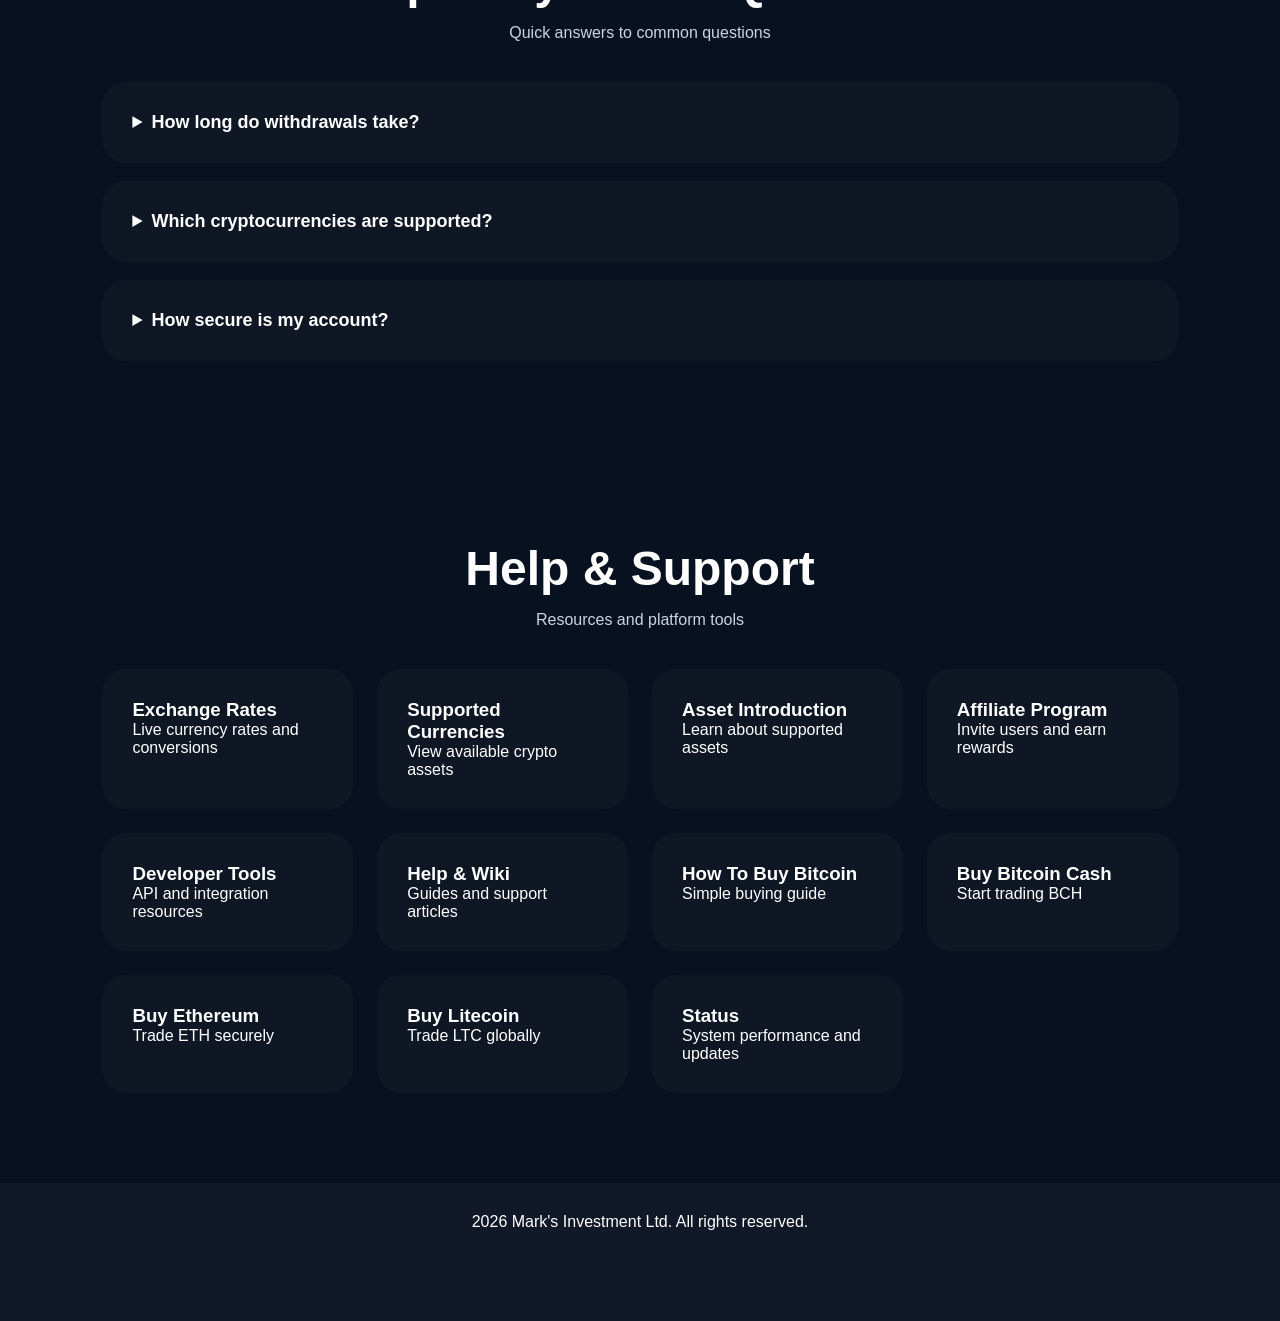
==== commit 3061f0c3: "Update index.html Signed-off-by: Benedict007-Bb <timakibenedict3@gmail.com>" ====
--- a/index.html
+++ b/index.html
@@ -393,8 +393,8 @@
 
 </p>
 
-                  </footer>
-<footer>© Mark Investment Limited</footer>
+                  
+<footer>
 
 <a class="whatsapp" href="#">💬</a>
 
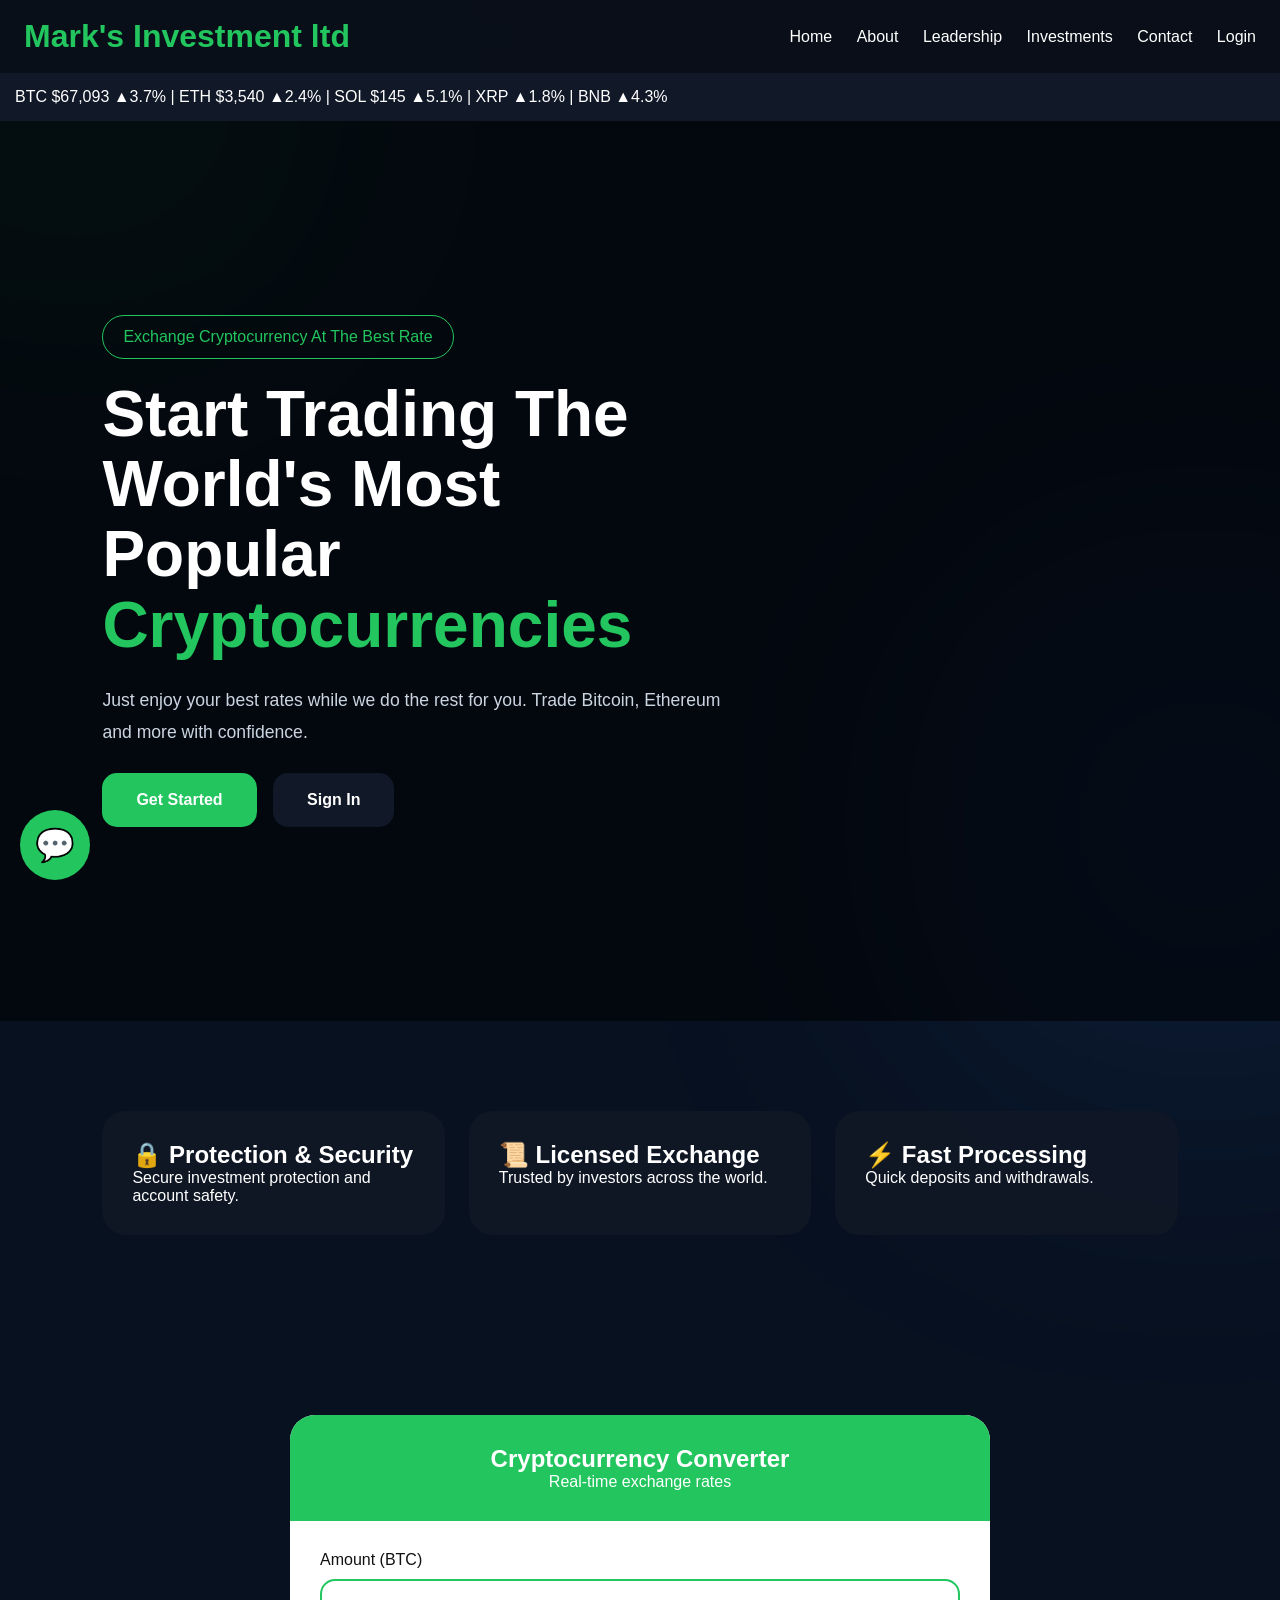
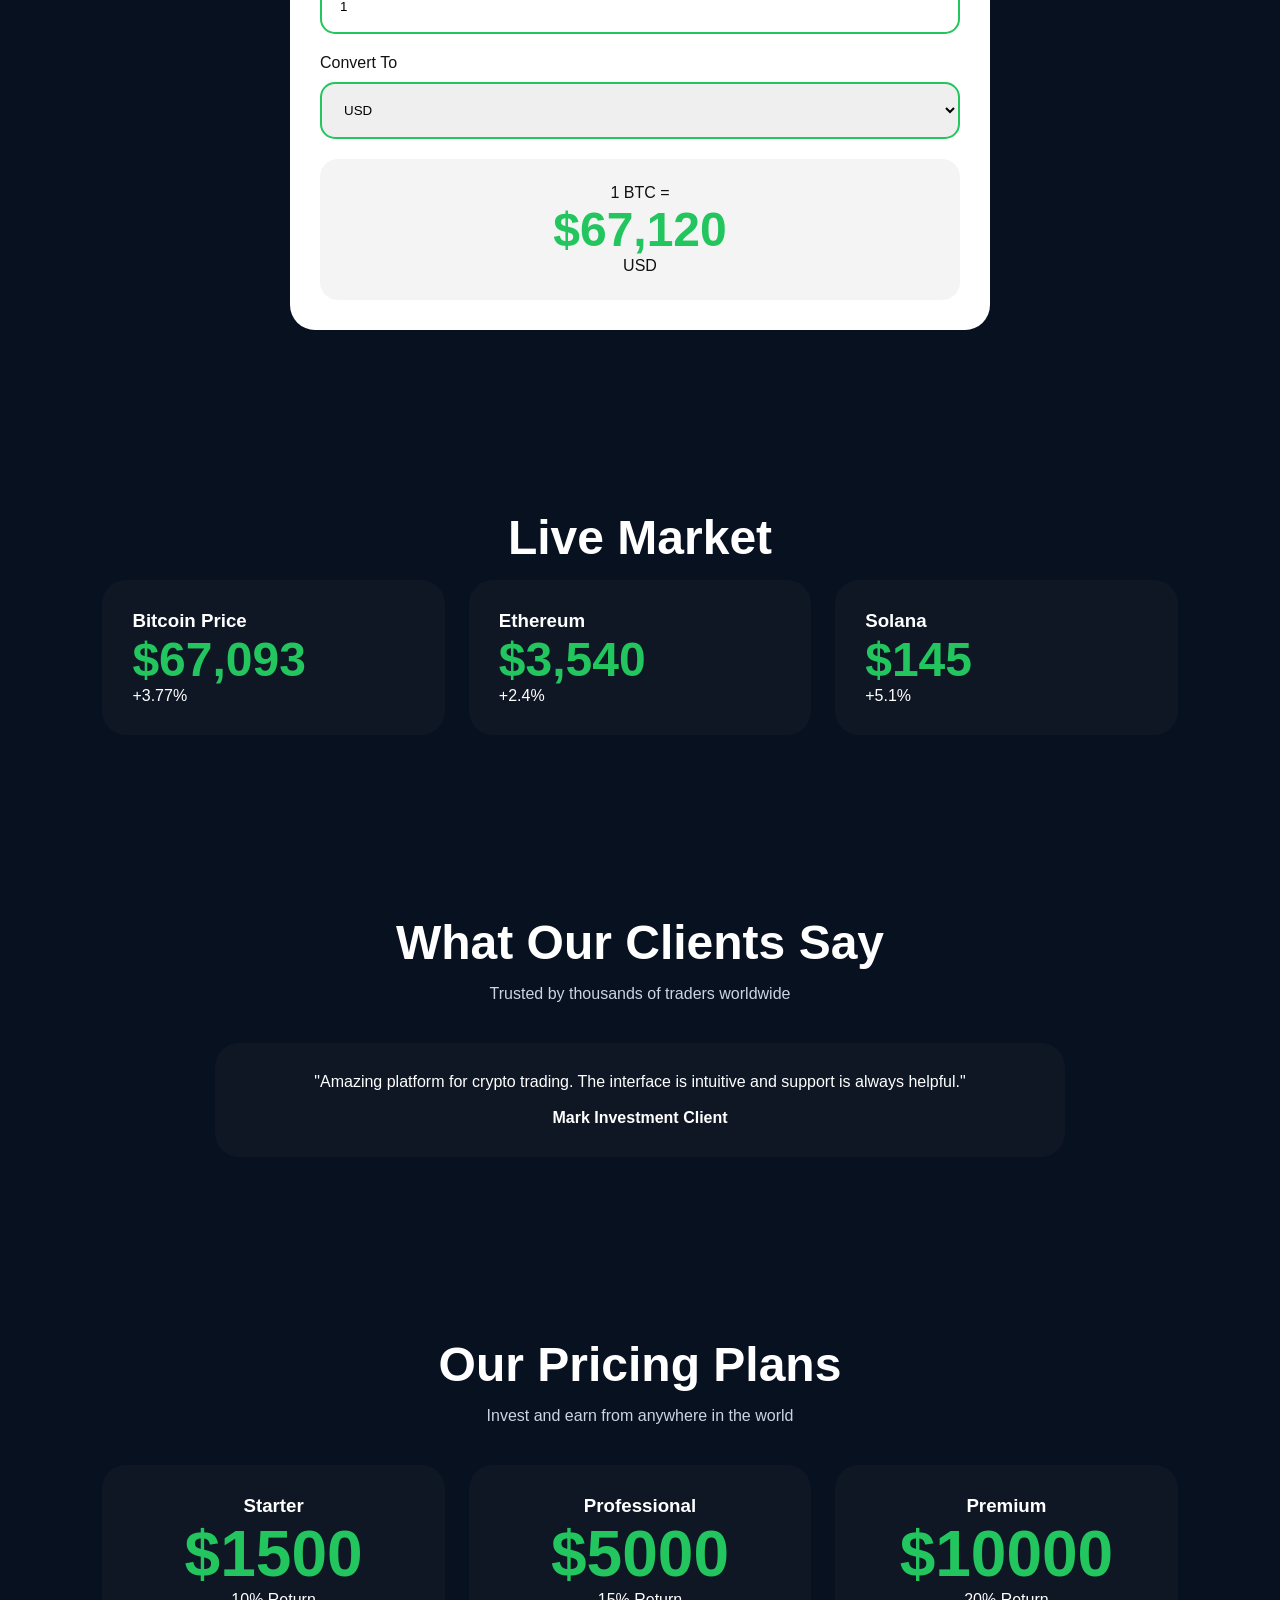
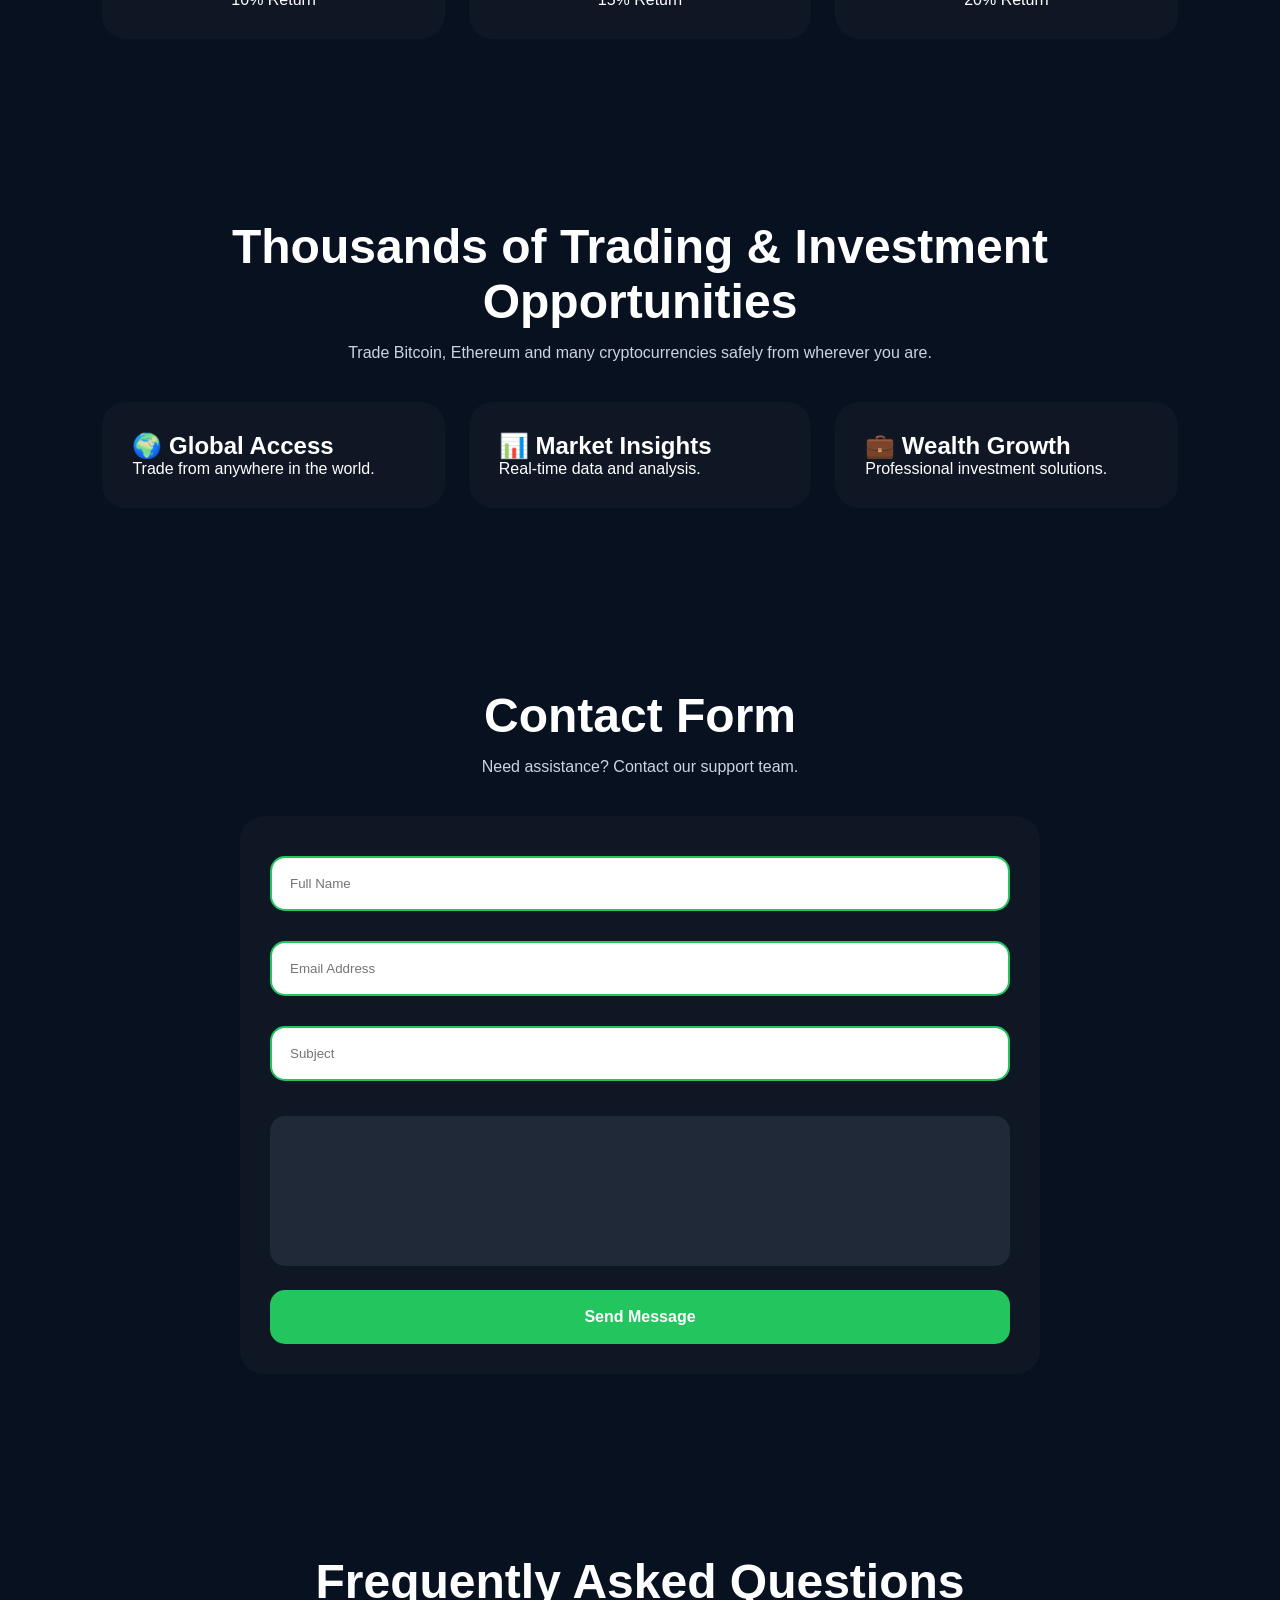
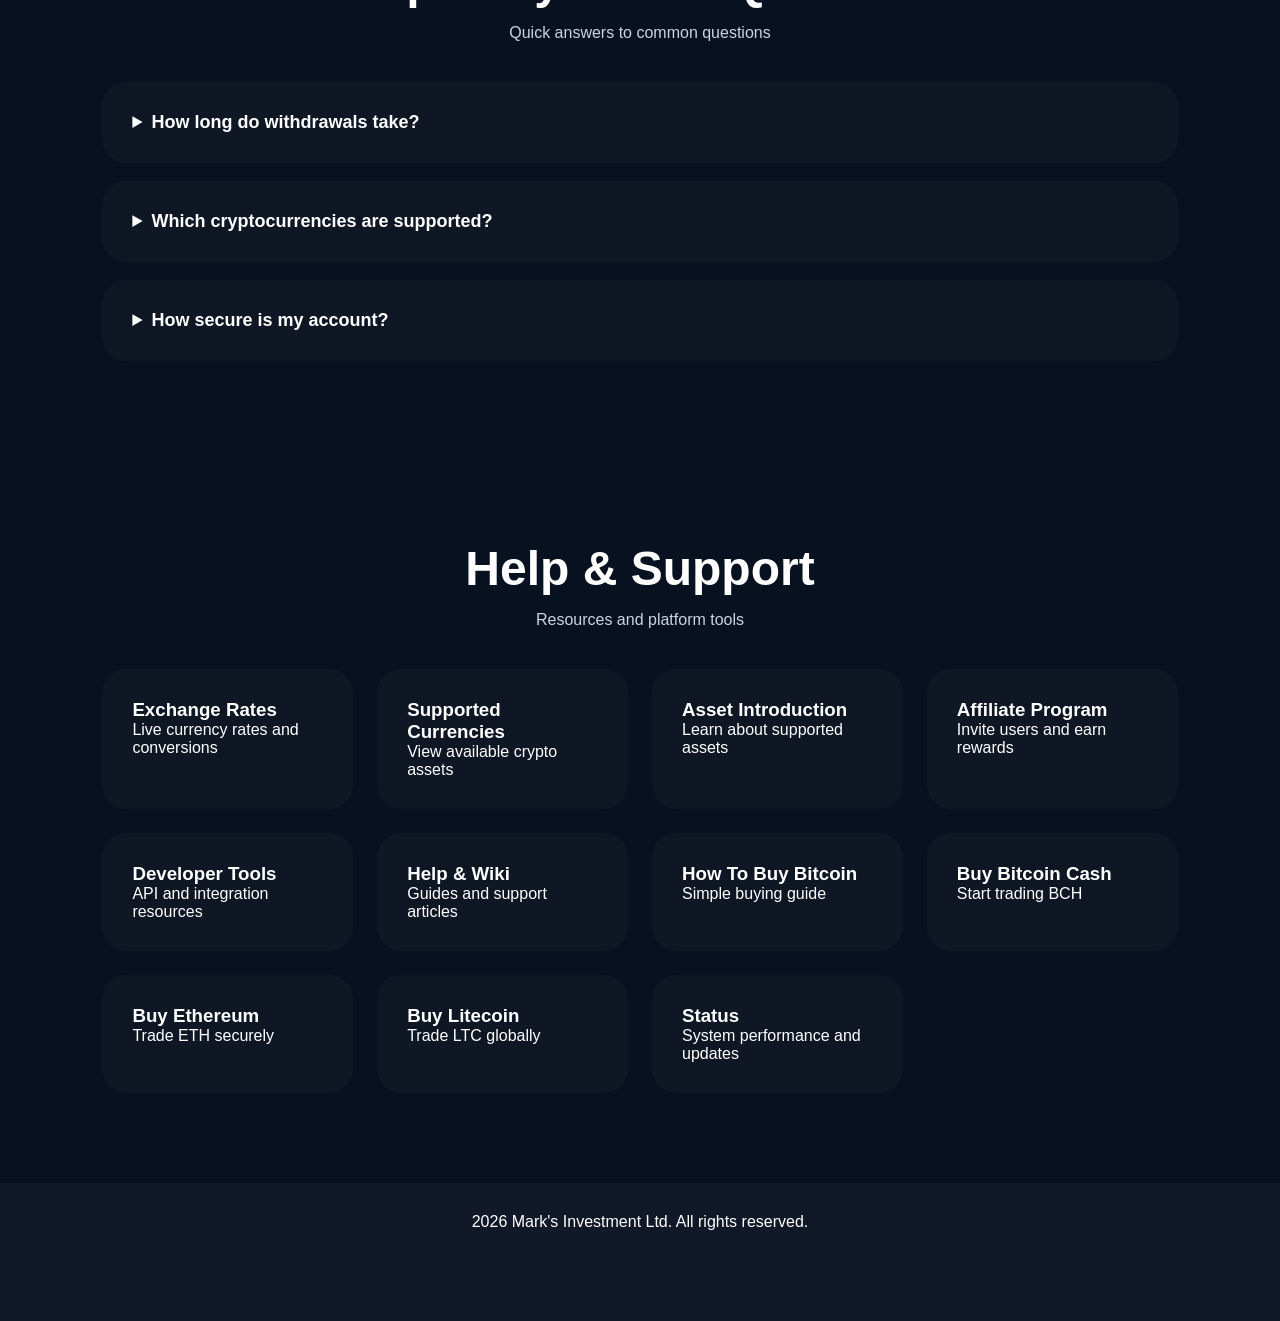
==== commit 17555562: "Update logo text in index.html Signed-off-by: Benedict007-Bb <timakibenedict3@gmail.com>" ====
--- a/index.html
+++ b/index.html
@@ -3,7 +3,7 @@
 <head>
 <meta charset='UTF-8'>
 <meta name='viewport' content='width=device-width,initial-scale=1.0'>
-<title>Mark Investment</title>
+<title>Mark's Investment ltd</title>
 <style>
 *{margin:0;padding:0;box-sizing:border-box;font-family:Arial,sans-serif}
 html{scroll-behavior:smooth}
@@ -53,7 +53,7 @@
 <body>
 
 <header>
-<div class="logo">MARK INVESTMENT</div>
+<div class="logo">Mark's Investment ltd</div>
 <nav>
 <a href="index.html">Home</a>
 <a href="about.html">About</a>
